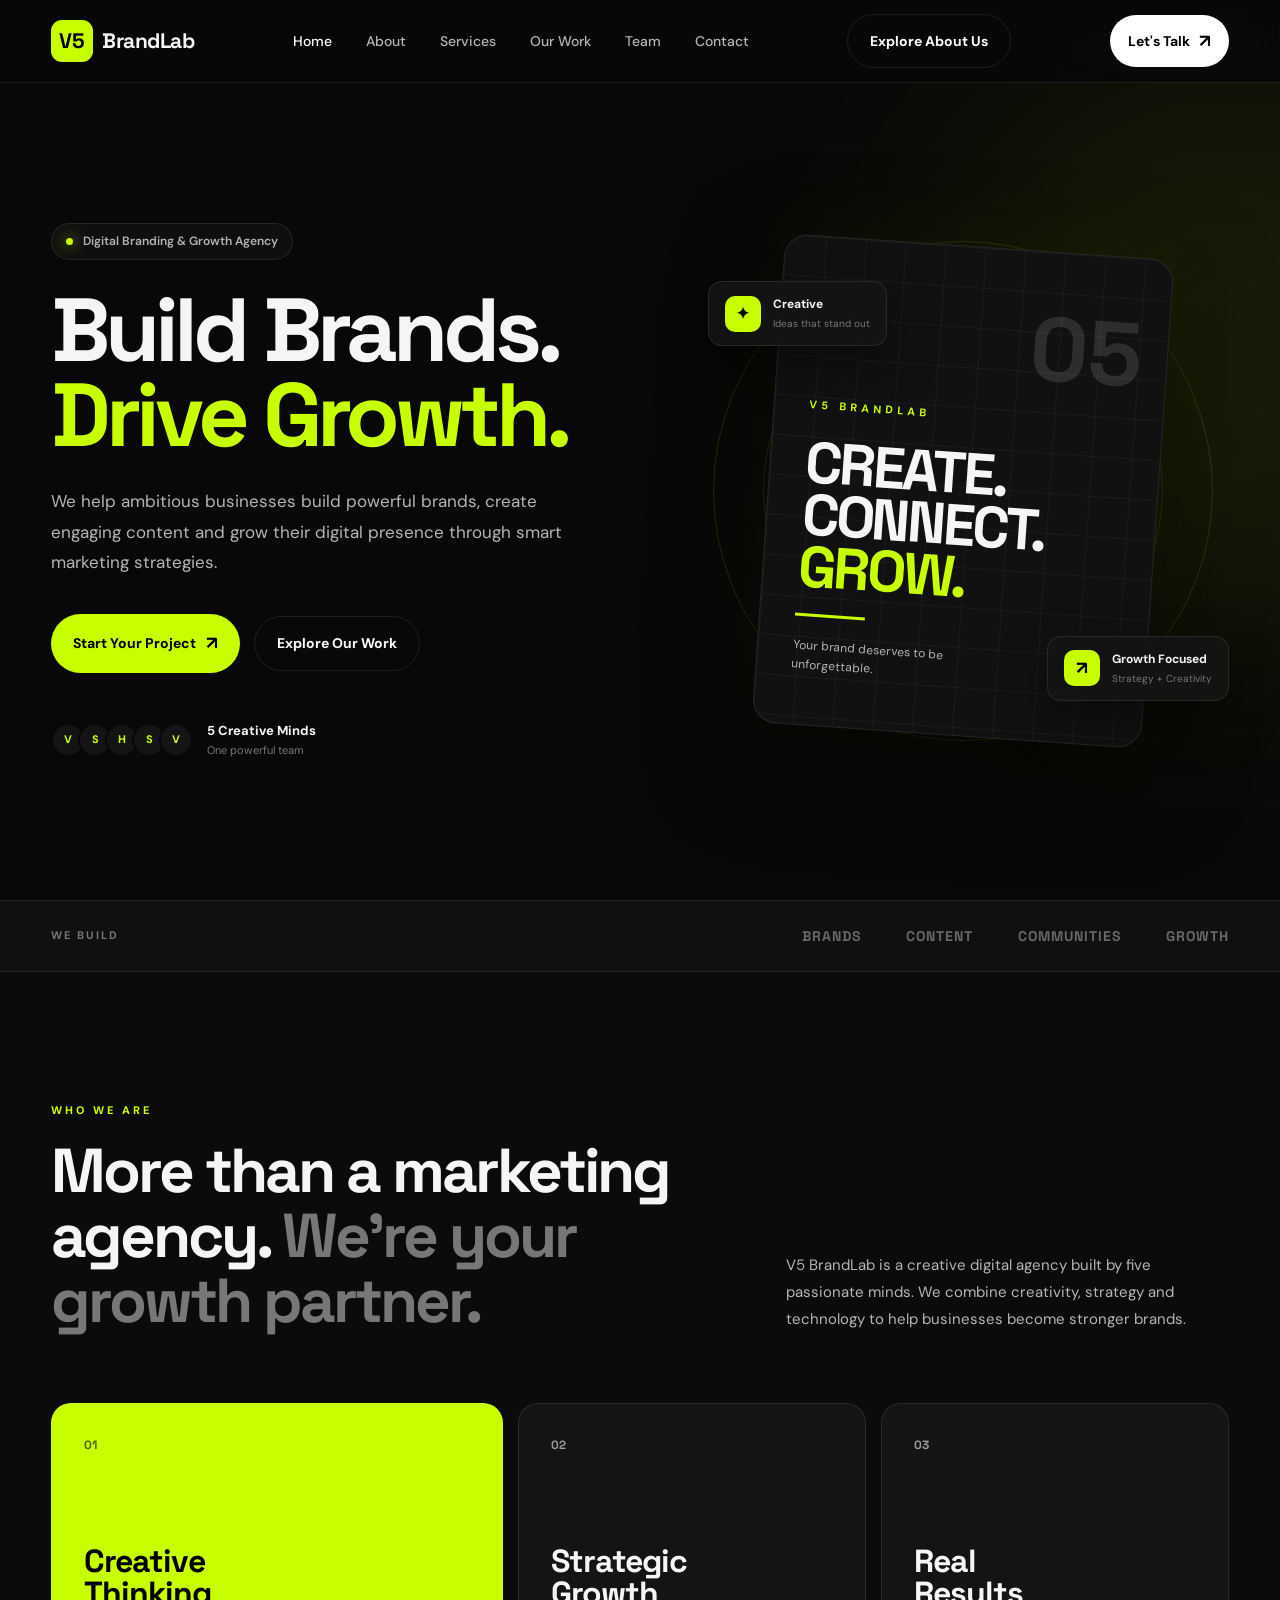
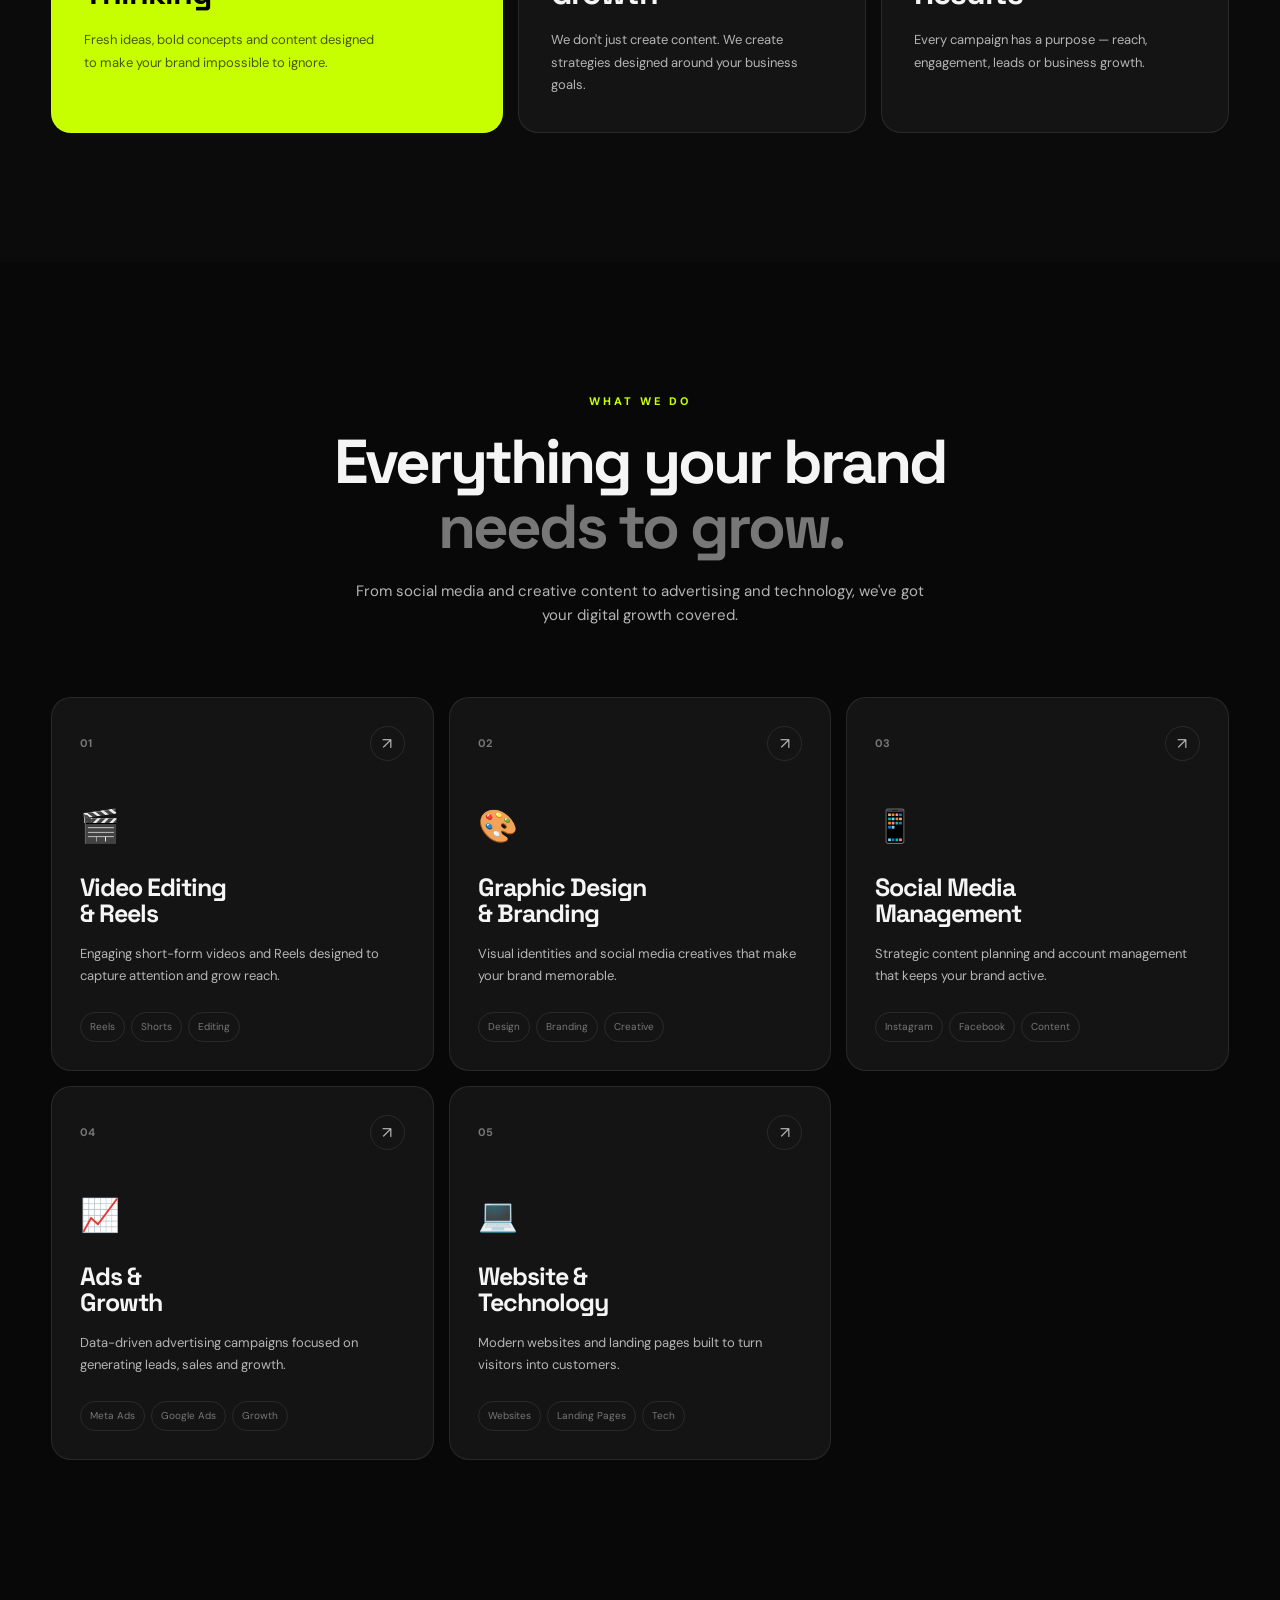
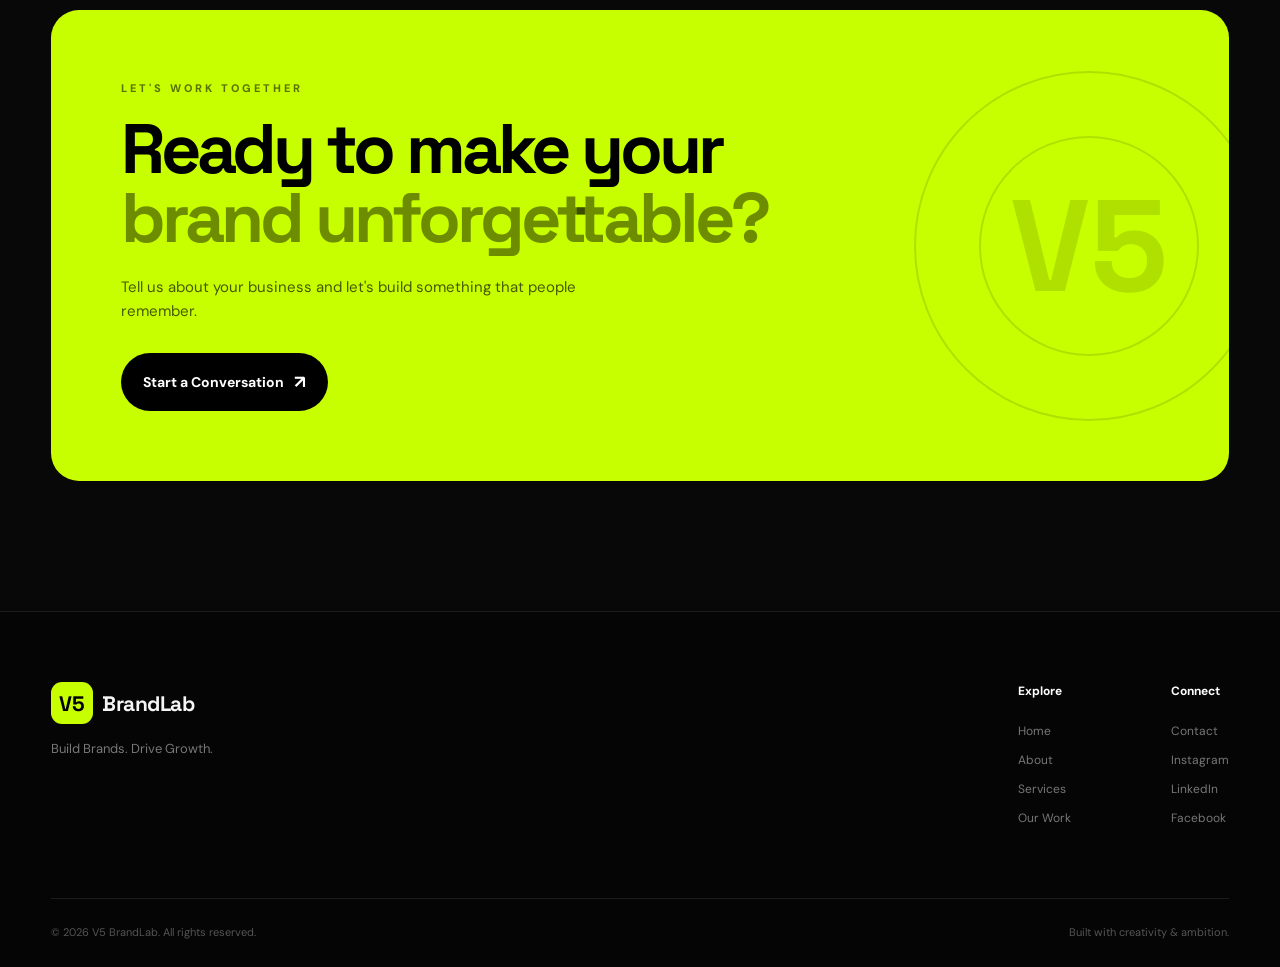
==== index.html @ 12bac232 "Add files via upload" ====
<!DOCTYPE html>
<html lang="en">
<head>
    <meta charset="UTF-8">

    <meta name="viewport" content="width=device-width, initial-scale=1.0">

    <meta name="description"
        content="V5 BrandLab is a digital branding and growth agency helping businesses build powerful brands through social media, content, design, advertising and technology.">

    <meta name="keywords"
        content="V5 BrandLab, digital marketing agency, social media marketing, branding, reels, graphic design, Meta Ads, website development">

    <meta name="author" content="V5 BrandLab">

    <title>V5 BrandLab | Build Brands. Drive Growth.</title>

    <link rel="stylesheet" href="style.css">

    <!-- Google Font -->
    <link rel="preconnect" href="https://fonts.googleapis.com">
    <link rel="preconnect" href="https://fonts.gstatic.com" crossorigin>
    <link href="https://fonts.googleapis.com/css2?family=DM+Sans:wght@400;500;600;700&family=Space+Grotesk:wght@400;500;600;700&display=swap"
        rel="stylesheet">
</head>

<body>

    <!-- =========================
         NAVBAR
    ========================== -->

    <header class="navbar">

        <div class="container nav-container">

            <a href="#" class="logo">
                <span class="logo-v">V5</span>
                <span class="logo-text">BrandLab</span>
            </a>

            <nav class="nav-menu">
    <a href="index.html" class="active">Home</a>
    <a href="about.html">About</a>
    <a href="services.html">Services</a>
    <a href="portfolio.html">Our Work</a>
    <a href="about.html#team">Team</a>
    <a href="contact.html">Contact</a>
</nav>

            <a href="about.html" class="btn btn-secondary">
    Explore About Us
</a>
            <a href="#contact" class="nav-button">
                Let's Talk
                <span>↗</span>
            </a>

        </div>

    </header>


    <main>

        <!-- =========================
             HERO SECTION
        ========================== -->

        <section class="hero" id="home">

            <div class="hero-background"></div>

            <div class="container hero-container">

                <div class="hero-content">

                    <div class="hero-badge">
                        <span class="badge-dot"></span>
                        Digital Branding & Growth Agency
                    </div>

                    <h1>
                        Build Brands.
                        <br>
                        <span>Drive Growth.</span>
                    </h1>

                    <p class="hero-description">
                        We help ambitious businesses build powerful brands,
                        create engaging content and grow their digital presence
                        through smart marketing strategies.
                    </p>

                    <div class="hero-buttons">

                        <a href="#contact" class="btn btn-primary">
                            Start Your Project
                            <span>↗</span>
                        </a>

                        <a href="#work" class="btn btn-secondary">
                            Explore Our Work
                        </a>

                    </div>

                    <div class="hero-trust">

                        <div class="trust-avatars">
                            <span>V</span>
                            <span>S</span>
                            <span>H</span>
                            <span>S</span>
                            <span>V</span>
                        </div>

                        <div>
                            <strong>5 Creative Minds</strong>
                            <small>One powerful team</small>
                        </div>

                    </div>

                </div>


                <!-- Hero Visual -->

                <div class="hero-visual">

                    <div class="visual-circle circle-one"></div>
                    <div class="visual-circle circle-two"></div>

                    <div class="floating-card card-top">

                        <div class="card-icon">✦</div>

                        <div>
                            <strong>Creative</strong>
                            <small>Ideas that stand out</small>
                        </div>

                    </div>


                    <div class="main-visual">

                        <div class="visual-grid"></div>

                        <div class="visual-content">

                            <span class="visual-label">
                                V5 BRANDLAB
                            </span>

                            <h2>
                                CREATE.
                                <br>
                                CONNECT.
                                <br>
                                <span>GROW.</span>
                            </h2>

                            <div class="visual-line"></div>

                            <p>
                                Your brand deserves
                                to be unforgettable.
                            </p>

                        </div>

                        <div class="visual-number">
                            05
                        </div>

                    </div>


                    <div class="floating-card card-bottom">

                        <div class="growth-icon">
                            ↗
                        </div>

                        <div>
                            <strong>Growth Focused</strong>
                            <small>Strategy + Creativity</small>
                        </div>

                    </div>

                </div>

            </div>

        </section>


        <!-- =========================
             BRAND STRIP
        ========================== -->

        <section class="brand-strip">

            <div class="container brand-strip-content">

                <span>WE BUILD</span>

                <div class="strip-items">
                    <span>BRANDS</span>
                    <span>CONTENT</span>
                    <span>COMMUNITIES</span>
                    <span>GROWTH</span>
                </div>

            </div>

        </section>


        <!-- =========================
             ABOUT PREVIEW
        ========================== -->

        <section class="about-preview section" id="about">

            <div class="container">

                <div class="section-header">

                    <div>
                        <span class="section-label">WHO WE ARE</span>

                        <h2>
                            More than a marketing agency.
                            <span>We're your growth partner.</span>
                        </h2>
                    </div>

                    <p>
                        V5 BrandLab is a creative digital agency built by
                        five passionate minds. We combine creativity,
                        strategy and technology to help businesses
                        become stronger brands.
                    </p>

                </div>


                <div class="about-grid">

                    <div class="about-card about-card-large">

                        <div class="about-card-number">
                            01
                        </div>

                        <h3>
                            Creative
                            <br>
                            Thinking
                        </h3>

                        <p>
                            Fresh ideas, bold concepts and content
                            designed to make your brand impossible
                            to ignore.
                        </p>

                    </div>


                    <div class="about-card">

                        <div class="about-card-number">
                            02
                        </div>

                        <h3>
                            Strategic
                            <br>
                            Growth
                        </h3>

                        <p>
                            We don't just create content. We create
                            strategies designed around your business goals.
                        </p>

                    </div>


                    <div class="about-card">

                        <div class="about-card-number">
                            03
                        </div>

                        <h3>
                            Real
                            <br>
                            Results
                        </h3>

                        <p>
                            Every campaign has a purpose — reach,
                            engagement, leads or business growth.
                        </p>

                    </div>

                </div>

            </div>

        </section>


        <!-- =========================
             SERVICES PREVIEW
        ========================== -->

        <section class="services section" id="services">

            <div class="container">

                <div class="section-heading-center">

                    <span class="section-label">
                        WHAT WE DO
                    </span>

                    <h2>
                        Everything your brand
                        <span>needs to grow.</span>
                    </h2>

                    <p>
                        From social media and creative content to advertising
                        and technology, we've got your digital growth covered.
                    </p>

                </div>


                <div class="services-grid">

                    <!-- Service 1 -->

                    <div class="service-card">

                        <div class="service-top">
                            <span class="service-number">01</span>
                            <span class="service-arrow">↗</span>
                        </div>

                        <div class="service-icon">
                            🎬
                        </div>

                        <h3>
                            Video Editing
                            <br>
                            & Reels
                        </h3>

                        <p>
                            Engaging short-form videos and Reels
                            designed to capture attention and grow reach.
                        </p>

                        <div class="service-tags">
                            <span>Reels</span>
                            <span>Shorts</span>
                            <span>Editing</span>
                        </div>

                    </div>


                    <!-- Service 2 -->

                    <div class="service-card">

                        <div class="service-top">
                            <span class="service-number">02</span>
                            <span class="service-arrow">↗</span>
                        </div>

                        <div class="service-icon">
                            🎨
                        </div>

                        <h3>
                            Graphic Design
                            <br>
                            & Branding
                        </h3>

                        <p>
                            Visual identities and social media creatives
                            that make your brand memorable.
                        </p>

                        <div class="service-tags">
                            <span>Design</span>
                            <span>Branding</span>
                            <span>Creative</span>
                        </div>

                    </div>


                    <!-- Service 3 -->

                    <div class="service-card">

                        <div class="service-top">
                            <span class="service-number">03</span>
                            <span class="service-arrow">↗</span>
                        </div>

                        <div class="service-icon">
                            📱
                        </div>

                        <h3>
                            Social Media
                            <br>
                            Management
                        </h3>

                        <p>
                            Strategic content planning and account
                            management that keeps your brand active.
                        </p>

                        <div class="service-tags">
                            <span>Instagram</span>
                            <span>Facebook</span>
                            <span>Content</span>
                        </div>

                    </div>


                    <!-- Service 4 -->

                    <div class="service-card">

                        <div class="service-top">
                            <span class="service-number">04</span>
                            <span class="service-arrow">↗</span>
                        </div>

                        <div class="service-icon">
                            📈
                        </div>

                        <h3>
                            Ads &
                            <br>
                            Growth
                        </h3>

                        <p>
                            Data-driven advertising campaigns focused
                            on generating leads, sales and growth.
                        </p>

                        <div class="service-tags">
                            <span>Meta Ads</span>
                            <span>Google Ads</span>
                            <span>Growth</span>
                        </div>

                    </div>


                    <!-- Service 5 -->

                    <div class="service-card">

                        <div class="service-top">
                            <span class="service-number">05</span>
                            <span class="service-arrow">↗</span>
                        </div>

                        <div class="service-icon">
                            💻
                        </div>

                        <h3>
                            Website &
                            <br>
                            Technology
                        </h3>

                        <p>
                            Modern websites and landing pages built
                            to turn visitors into customers.
                        </p>

                        <div class="service-tags">
                            <span>Websites</span>
                            <span>Landing Pages</span>
                            <span>Tech</span>
                        </div>

                    </div>

                </div>

            </div>

        </section>


        <!-- =========================
             CTA SECTION
        ========================== -->

        <section class="cta section" id="contact">

            <div class="container">

                <div class="cta-box">

                    <div class="cta-content">

                        <span class="section-label">
                            LET'S WORK TOGETHER
                        </span>

                        <h2>
                            Ready to make your
                            <span>brand unforgettable?</span>
                        </h2>

                        <p>
                            Tell us about your business and let's build
                            something that people remember.
                        </p>

                        <a href="mailto:hello@v5brandlab.com"
                            class="btn btn-light">
                            Start a Conversation
                            <span>↗</span>
                        </a>

                    </div>


                    <div class="cta-decoration">

                        <div class="cta-circle circle-a"></div>
                        <div class="cta-circle circle-b"></div>

                        <span>V5</span>

                    </div>

                </div>

            </div>

        </section>

    </main>


    <!-- =========================
         FOOTER
    ========================== -->

    <footer class="footer">

        <div class="container">

            <div class="footer-top">

                <div class="footer-brand">

                    <a href="#" class="logo">
                        <span class="logo-v">V5</span>
                        <span class="logo-text">BrandLab</span>
                    </a>

                    <p>
                        Build Brands. Drive Growth.
                    </p>

                </div>


                <div class="footer-links">

                    <div>
                        <h4>Explore</h4>

                        <a href="#home">Home</a>
                        <a href="#about">About</a>
                        <a href="#services">Services</a>
                        <a href="#work">Our Work</a>
                    </div>


                    <div>
                        <h4>Connect</h4>

                        <a href="#contact">Contact</a>
                        <a href="#">Instagram</a>
                        <a href="#">LinkedIn</a>
                        <a href="#">Facebook</a>
                    </div>

                </div>

            </div>


            <div class="footer-bottom">

                <p>
                    © 2026 V5 BrandLab. All rights reserved.
                </p>

                <p>
                    Built with creativity & ambition.
                </p>

            </div>

        </div>

    </footer>

</body>
</html>
---- style.css ----
/* =====================================================
   V5 BRANDLAB
   Main Website Styles
===================================================== */


/* =====================================================
   ROOT VARIABLES
===================================================== */

:root {

    --bg: #080808;
    --bg-secondary: #101010;
    --card: #141414;
    --card-hover: #1b1b1b;

    --white: #ffffff;
    --text: #f5f5f5;
    --text-light: #b5b5b5;
    --text-muted: #777777;

    --accent: #c8ff00;
    --accent-dark: #9dcc00;

    --border: rgba(255, 255, 255, 0.09);

    --container: 1200px;

    --radius: 20px;

    --transition: 0.3s ease;
}


/* =====================================================
   RESET
===================================================== */

* {
    margin: 0;
    padding: 0;
    box-sizing: border-box;
}

html {
    scroll-behavior: smooth;
}

body {
    font-family: "DM Sans", sans-serif;
    background: var(--bg);
    color: var(--text);
    line-height: 1.6;
    overflow-x: hidden;
}

a {
    color: inherit;
    text-decoration: none;
}

img {
    max-width: 100%;
    display: block;
}

button,
input,
textarea {
    font-family: inherit;
}


/* =====================================================
   CONTAINER
===================================================== */

.container {
    width: min(92%, var(--container));
    margin: 0 auto;
}


/* =====================================================
   NAVBAR
===================================================== */

.navbar {
    position: fixed;
    top: 0;
    left: 0;
    width: 100%;
    z-index: 1000;

    background: rgba(8, 8, 8, 0.85);
    backdrop-filter: blur(15px);

    border-bottom: 1px solid var(--border);
}

.nav-container {
    min-height: 82px;

    display: flex;
    align-items: center;
    justify-content: space-between;
}


/* Logo */

.logo {
    display: flex;
    align-items: center;
    gap: 9px;

    font-family: "Space Grotesk", sans-serif;
    font-weight: 700;
    font-size: 21px;
}

.logo-v {
    width: 42px;
    height: 42px;

    display: grid;
    place-items: center;

    background: var(--accent);
    color: #000;

    border-radius: 11px;

    font-weight: 800;
}

.logo-text {
    letter-spacing: -0.5px;
}


/* Navigation */

.nav-menu {
    display: flex;
    align-items: center;
    gap: 34px;
}

.nav-menu a {
    color: var(--text-light);
    font-size: 14px;
    font-weight: 500;

    transition: var(--transition);
}

.nav-menu a:hover,
.nav-menu a.active {
    color: var(--white);
}


/* Nav Button */

.nav-button {
    display: flex;
    align-items: center;
    gap: 9px;

    background: var(--white);
    color: #000;

    padding: 12px 18px;

    border-radius: 50px;

    font-size: 14px;
    font-weight: 700;

    transition: var(--transition);
}

.nav-button span {
    font-size: 18px;
}

.nav-button:hover {
    background: var(--accent);
    transform: translateY(-2px);
}


/* =====================================================
   HERO
===================================================== */

.hero {
    min-height: 100vh;
    padding-top: 82px;

    position: relative;

    display: flex;
    align-items: center;

    overflow: hidden;
}

.hero-background {
    position: absolute;
    width: 600px;
    height: 600px;

    right: -250px;
    top: 50px;

    background: var(--accent);

    opacity: 0.08;

    filter: blur(120px);

    border-radius: 50%;
}

.hero-container {
    min-height: calc(100vh - 82px);

    display: grid;
    grid-template-columns: 1.05fr 0.95fr;

    align-items: center;

    gap: 60px;
}


/* Hero Content */

.hero-content {
    position: relative;
    z-index: 2;
}

.hero-badge {
    display: inline-flex;
    align-items: center;
    gap: 10px;

    padding: 8px 14px;

    border: 1px solid var(--border);

    background: rgba(255, 255, 255, 0.03);

    border-radius: 50px;

    color: var(--text-light);

    font-size: 12px;
    font-weight: 600;

    margin-bottom: 28px;
}

.badge-dot {
    width: 7px;
    height: 7px;

    background: var(--accent);

    border-radius: 50%;

    box-shadow: 0 0 15px var(--accent);
}

.hero h1 {
    font-family: "Space Grotesk", sans-serif;

    font-size: clamp(58px, 7vw, 92px);

    line-height: 0.95;

    letter-spacing: -5px;

    font-weight: 700;

    margin-bottom: 28px;
}

.hero h1 span {
    color: var(--accent);
}

.hero-description {
    max-width: 560px;

    color: var(--text-light);

    font-size: 17px;

    line-height: 1.8;

    margin-bottom: 36px;
}


/* Hero Buttons */

.hero-buttons {
    display: flex;
    align-items: center;
    gap: 14px;

    margin-bottom: 48px;
}

.btn {
    display: inline-flex;
    align-items: center;
    justify-content: center;
    gap: 10px;

    padding: 15px 22px;

    border-radius: 50px;

    font-size: 14px;
    font-weight: 700;

    transition: var(--transition);
}

.btn span {
    font-size: 18px;
}

.btn-primary {
    background: var(--accent);
    color: #000;
}

.btn-primary:hover {
    background: var(--white);
    transform: translateY(-3px);
}

.btn-secondary {
    border: 1px solid var(--border);
    color: var(--white);
}

.btn-secondary:hover {
    border-color: var(--white);
    transform: translateY(-3px);
}


/* Hero Trust */

.hero-trust {
    display: flex;
    align-items: center;
    gap: 14px;
}

.trust-avatars {
    display: flex;
}

.trust-avatars span {
    width: 34px;
    height: 34px;

    margin-left: -7px;

    border: 2px solid var(--bg);

    border-radius: 50%;

    display: grid;
    place-items: center;

    background: var(--card);

    color: var(--accent);

    font-size: 11px;
    font-weight: 800;
}

.trust-avatars span:first-child {
    margin-left: 0;
}

.hero-trust strong {
    display: block;

    font-size: 13px;
}

.hero-trust small {
    display: block;

    color: var(--text-muted);

    font-size: 11px;
}


/* =====================================================
   HERO VISUAL
===================================================== */

.hero-visual {
    position: relative;

    height: 590px;

    display: flex;
    align-items: center;
    justify-content: center;
}

.visual-circle {
    position: absolute;

    border-radius: 50%;

    border: 1px solid rgba(200, 255, 0, 0.15);
}

.circle-one {
    width: 500px;
    height: 500px;
}

.circle-two {
    width: 400px;
    height: 400px;
}


/* Main visual */

.main-visual {
    width: 390px;
    height: 490px;

    position: relative;

    overflow: hidden;

    background: #111;

    border: 1px solid var(--border);

    border-radius: 24px;

    box-shadow:
        0 30px 100px rgba(0, 0, 0, 0.7),
        0 0 80px rgba(200, 255, 0, 0.06);

    transform: rotate(4deg);

    z-index: 3;
}

.visual-grid {
    position: absolute;
    inset: 0;

    background-image:
        linear-gradient(
            rgba(255, 255, 255, 0.04) 1px,
            transparent 1px
        ),
        linear-gradient(
            90deg,
            rgba(255, 255, 255, 0.04) 1px,
            transparent 1px
        );

    background-size: 40px 40px;
}

.visual-content {
    position: absolute;

    left: 35px;
    bottom: 50px;

    z-index: 2;
}

.visual-label {
    color: var(--accent);

    font-size: 11px;
    font-weight: 700;

    letter-spacing: 4px;
}

.visual-content h2 {
    font-family: "Space Grotesk", sans-serif;

    font-size: 58px;

    line-height: 0.9;

    letter-spacing: -3px;

    margin: 20px 0;
}

.visual-content h2 span {
    color: var(--accent);
}

.visual-line {
    width: 70px;
    height: 3px;

    background: var(--accent);

    margin-bottom: 20px;
}

.visual-content p {
    color: var(--text-light);

    font-size: 12px;

    max-width: 160px;
}

.visual-number {
    position: absolute;

    right: 25px;
    top: 25px;

    font-family: "Space Grotesk", sans-serif;

    color: rgba(255, 255, 255, 0.12);

    font-size: 90px;

    font-weight: 700;
}


/* Floating cards */

.floating-card {
    position: absolute;

    z-index: 5;

    display: flex;
    align-items: center;
    gap: 12px;

    padding: 13px 16px;

    background: rgba(20, 20, 20, 0.9);

    border: 1px solid var(--border);

    border-radius: 14px;

    backdrop-filter: blur(15px);

    box-shadow: 0 20px 50px rgba(0, 0, 0, 0.4);
}

.floating-card strong {
    display: block;

    font-size: 12px;
}

.floating-card small {
    display: block;

    color: var(--text-muted);

    font-size: 10px;

    margin-top: 2px;
}

.card-icon,
.growth-icon {
    width: 36px;
    height: 36px;

    display: grid;
    place-items: center;

    border-radius: 10px;

    background: var(--accent);

    color: #000;

    font-weight: 800;
}

.card-top {
    top: 85px;
    left: 10px;
}

.card-bottom {
    bottom: 85px;
    right: 0;
}

.growth-icon {
    font-size: 18px;
}


/* =====================================================
   BRAND STRIP
===================================================== */

.brand-strip {
    border-top: 1px solid var(--border);
    border-bottom: 1px solid var(--border);

    padding: 24px 0;

    background: var(--bg-secondary);
}

.brand-strip-content {
    display: flex;
    align-items: center;
    justify-content: space-between;

    gap: 30px;
}

.brand-strip-content > span {
    color: var(--text-muted);

    font-size: 11px;
    font-weight: 700;

    letter-spacing: 2px;
}

.strip-items {
    display: flex;
    align-items: center;

    gap: 45px;
}

.strip-items span {
    color: #686868;

    font-family: "Space Grotesk", sans-serif;

    font-size: 14px;
    font-weight: 700;

    letter-spacing: 1px;
}


/* =====================================================
   GENERAL SECTION
===================================================== */

.section {
    padding: 130px 0;
}

.section-label {
    display: block;

    color: var(--accent);

    font-size: 11px;
    font-weight: 800;

    letter-spacing: 3px;

    margin-bottom: 18px;
}


/* =====================================================
   ABOUT
===================================================== */

.about-preview {
    background: #0b0b0b;
}

.section-header {
    display: grid;
    grid-template-columns: 1.2fr 0.8fr;

    gap: 70px;

    align-items: end;

    margin-bottom: 70px;
}

.section-header h2,
.section-heading-center h2 {
    font-family: "Space Grotesk", sans-serif;

    font-size: clamp(38px, 5vw, 62px);

    line-height: 1.05;

    letter-spacing: -3px;
}

.section-header h2 span,
.section-heading-center h2 span {
    color: var(--text-muted);
}

.section-header > p {
    color: var(--text-light);

    font-size: 15px;

    line-height: 1.8;
}


/* About Cards */

.about-grid {
    display: grid;

    grid-template-columns: 1.3fr 1fr 1fr;

    gap: 15px;
}

.about-card {
    position: relative;

    min-height: 330px;

    padding: 32px;

    background: var(--card);

    border: 1px solid var(--border);

    border-radius: var(--radius);

    overflow: hidden;

    transition: var(--transition);
}

.about-card:hover {
    background: var(--card-hover);

    transform: translateY(-6px);
}

.about-card-large {
    background: var(--accent);

    color: #000;
}

.about-card-large:hover {
    background: var(--accent);
}

.about-card-number {
    font-family: "Space Grotesk", sans-serif;

    font-size: 12px;

    font-weight: 700;

    margin-bottom: 90px;

    opacity: 0.6;
}

.about-card h3 {
    font-family: "Space Grotesk", sans-serif;

    font-size: 32px;

    line-height: 1;

    letter-spacing: -1px;

    margin-bottom: 20px;
}

.about-card p {
    max-width: 300px;

    color: var(--text-light);

    font-size: 13px;

    line-height: 1.7;
}

.about-card-large p {
    color: rgba(0, 0, 0, 0.65);
}


/* =====================================================
   SERVICES
===================================================== */

.services {
    background: var(--bg);
}

.section-heading-center {
    text-align: center;

    max-width: 760px;

    margin: 0 auto 70px;
}

.section-heading-center h2 {
    margin-bottom: 20px;
}

.section-heading-center > p {
    max-width: 600px;

    margin: auto;

    color: var(--text-light);

    font-size: 15px;
}


/* Services Grid */

.services-grid {
    display: grid;

    grid-template-columns: repeat(3, 1fr);

    gap: 15px;
}

.service-card {
    min-height: 360px;

    padding: 28px;

    background: var(--card);

    border: 1px solid var(--border);

    border-radius: var(--radius);

    transition: var(--transition);

    display: flex;
    flex-direction: column;
}

.service-card:hover {
    background: var(--card-hover);

    border-color: rgba(200, 255, 0, 0.3);

    transform: translateY(-7px);
}

.service-top {
    display: flex;
    justify-content: space-between;
    align-items: center;

    margin-bottom: 40px;
}

.service-number {
    color: var(--text-muted);

    font-size: 11px;
    font-weight: 700;
}

.service-arrow {
    width: 35px;
    height: 35px;

    display: grid;
    place-items: center;

    border: 1px solid var(--border);

    border-radius: 50%;

    color: var(--text-light);

    transition: var(--transition);
}

.service-card:hover .service-arrow {
    background: var(--accent);
    color: #000;
    border-color: var(--accent);
}

.service-icon {
    font-size: 32px;

    margin-bottom: 22px;
}

.service-card h3 {
    font-family: "Space Grotesk", sans-serif;

    font-size: 25px;

    line-height: 1.05;

    letter-spacing: -1px;

    margin-bottom: 16px;
}

.service-card p {
    color: var(--text-light);

    font-size: 13px;

    line-height: 1.7;

    margin-bottom: auto;
}

.service-tags {
    display: flex;
    flex-wrap: wrap;

    gap: 6px;

    margin-top: 25px;
}

.service-tags span {
    padding: 6px 9px;

    border: 1px solid var(--border);

    border-radius: 50px;

    color: var(--text-muted);

    font-size: 10px;
}


/* =====================================================
   CTA
===================================================== */

.cta {
    padding-top: 20px;
    padding-bottom: 130px;
}

.cta-box {
    position: relative;

    min-height: 420px;

    padding: 70px;

    overflow: hidden;

    background: var(--accent);

    color: #000;

    border-radius: 28px;

    display: flex;
    align-items: center;
}

.cta-content {
    position: relative;
    z-index: 2;

    max-width: 650px;
}

.cta .section-label {
    color: rgba(0, 0, 0, 0.55);
}

.cta h2 {
    font-family: "Space Grotesk", sans-serif;

    font-size: clamp(42px, 6vw, 70px);

    line-height: 0.98;

    letter-spacing: -4px;

    margin-bottom: 22px;
}

.cta h2 span {
    color: rgba(0, 0, 0, 0.45);
}

.cta-content p {
    max-width: 500px;

    color: rgba(0, 0, 0, 0.65);

    font-size: 15px;

    margin-bottom: 30px;
}

.btn-light {
    background: #000;

    color: var(--white);
}

.btn-light:hover {
    background: var(--white);

    color: #000;

    transform: translateY(-3px);
}


/* CTA Decoration */

.cta-decoration {
    position: absolute;

    right: -100px;

    width: 480px;
    height: 480px;

    border-radius: 50%;

    display: grid;
    place-items: center;
}

.cta-decoration > span {
    position: relative;
    z-index: 3;

    font-family: "Space Grotesk", sans-serif;

    font-size: 130px;

    font-weight: 700;

    color: rgba(0, 0, 0, 0.12);
}

.cta-circle {
    position: absolute;

    border: 2px solid rgba(0, 0, 0, 0.12);

    border-radius: 50%;
}

.circle-a {
    width: 350px;
    height: 350px;
}

.circle-b {
    width: 220px;
    height: 220px;
}


/* =====================================================
   FOOTER
===================================================== */

.footer {
    padding: 70px 0 25px;

    background: #050505;

    border-top: 1px solid var(--border);
}

.footer-top {
    display: flex;

    justify-content: space-between;

    gap: 50px;

    padding-bottom: 70px;
}

.footer-brand p {
    color: var(--text-muted);

    font-size: 13px;

    margin-top: 15px;
}

.footer-links {
    display: flex;

    gap: 100px;
}

.footer-links div {
    display: flex;
    flex-direction: column;

    gap: 10px;
}

.footer-links h4 {
    color: var(--white);

    font-size: 12px;

    margin-bottom: 10px;
}

.footer-links a {
    color: var(--text-muted);

    font-size: 12px;

    transition: var(--transition);
}

.footer-links a:hover {
    color: var(--accent);
}

.footer-bottom {
    padding-top: 25px;

    border-top: 1px solid var(--border);

    display: flex;

    justify-content: space-between;

    gap: 20px;
}

.footer-bottom p {
    color: #555;

    font-size: 11px;
}


/* =====================================================
   RESPONSIVE — TABLET
===================================================== */

@media (max-width: 1000px) {

    .nav-menu {
        gap: 18px;
    }

    .nav-button {
        display: none;
    }

    .hero-container {
        grid-template-columns: 1fr;

        padding: 80px 0;
    }

    .hero-content {
        text-align: center;
    }

    .hero-description {
        margin-left: auto;
        margin-right: auto;
    }

    .hero-buttons {
        justify-content: center;
    }

    .hero-trust {
        justify-content: center;
    }

    .hero-visual {
        height: 550px;
    }

    .section-header {
        grid-template-columns: 1fr;

        gap: 25px;
    }

    .about-grid {
        grid-template-columns: 1fr 1fr;
    }

    .about-card-large {
        grid-column: span 2;
    }

    .services-grid {
        grid-template-columns: 1fr 1fr;
    }

    .cta-decoration {
        opacity: 0.5;
    }
}


/* =====================================================
   RESPONSIVE — MOBILE
===================================================== */

@media (max-width: 700px) {

    .container {
        width: min(90%, var(--container));
    }

    .nav-container {
        min-height: 72px;
    }

    .nav-menu {
        display: none;
    }

    .logo {
        font-size: 18px;
    }

    .logo-v {
        width: 38px;
        height: 38px;
    }


    /* Hero */

    .hero {
        padding-top: 72px;
    }

    .hero-container {
        min-height: auto;

        padding: 90px 0 70px;
    }

    .hero-badge {
        font-size: 10px;
    }

    .hero h1 {
        font-size: clamp(48px, 14vw, 68px);

        letter-spacing: -3px;
    }

    .hero-description {
        font-size: 14px;
    }

    .hero-buttons {
        flex-direction: column;

        width: 100%;
    }

    .btn {
        width: 100%;
    }

    .hero-trust {
        margin-top: 10px;
    }


    /* Hero Visual */

    .hero-visual {
        height: 470px;
    }

    .main-visual {
        width: 290px;
        height: 390px;
    }

    .visual-content {
        left: 25px;
        bottom: 35px;
    }

    .visual-content h2 {
        font-size: 45px;
    }

    .visual-number {
        font-size: 70px;
    }

    .circle-one {
        width: 350px;
        height: 350px;
    }

    .circle-two {
        width: 280px;
        height: 280px;
    }

    .floating-card {
        padding: 10px 12px;
    }

    .card-top {
        left: -5px;
        top: 55px;
    }

    .card-bottom {
        right: -5px;
        bottom: 55px;
    }


    /* Brand Strip */

    .brand-strip-content {
        flex-direction: column;

        align-items: flex-start;
    }

    .strip-items {
        gap: 20px;

        flex-wrap: wrap;
    }

    .strip-items span {
        font-size: 11px;
    }


    /* Sections */

    .section {
        padding: 90px 0;
    }

    .section-header h2,
    .section-heading-center h2 {
        font-size: 40px;

        letter-spacing: -2px;
    }


    /* About */

    .about-grid {
        grid-template-columns: 1fr;
    }

    .about-card-large {
        grid-column: auto;
    }

    .about-card {
        min-height: 280px;
    }

    .about-card-number {
        margin-bottom: 65px;
    }


    /* Services */

    .services-grid {
        grid-template-columns: 1fr;
    }

    .service-card {
        min-height: 330px;
    }


    /* CTA */

    .cta {
        padding-bottom: 90px;
    }

    .cta-box {
        min-height: 520px;

        padding: 45px 30px;

        align-items: flex-start;
    }

    .cta h2 {
        font-size: 46px;

        letter-spacing: -3px;
    }

    .cta-decoration {
        right: -160px;
        bottom: -120px;

        transform: scale(0.75);
    }


    /* Footer */

    .footer-top {
        flex-direction: column;

        padding-bottom: 45px;
    }

    .footer-links {
        gap: 60px;
    }

    .footer-bottom {
        flex-direction: column;
    }

}


/* =====================================================
   SMALL MOBILE
===================================================== */

@media (max-width: 400px) {

    .hero h1 {
        font-size: 46px;
    }

    .hero-visual {
        height: 420px;
    }

    .main-visual {
        width: 260px;
        height: 360px;
    }

    .visual-content h2 {
        font-size: 39px;
    }

    .floating-card {
        transform: scale(0.85);
    }

    .cta h2 {
        font-size: 40px;
    }

}
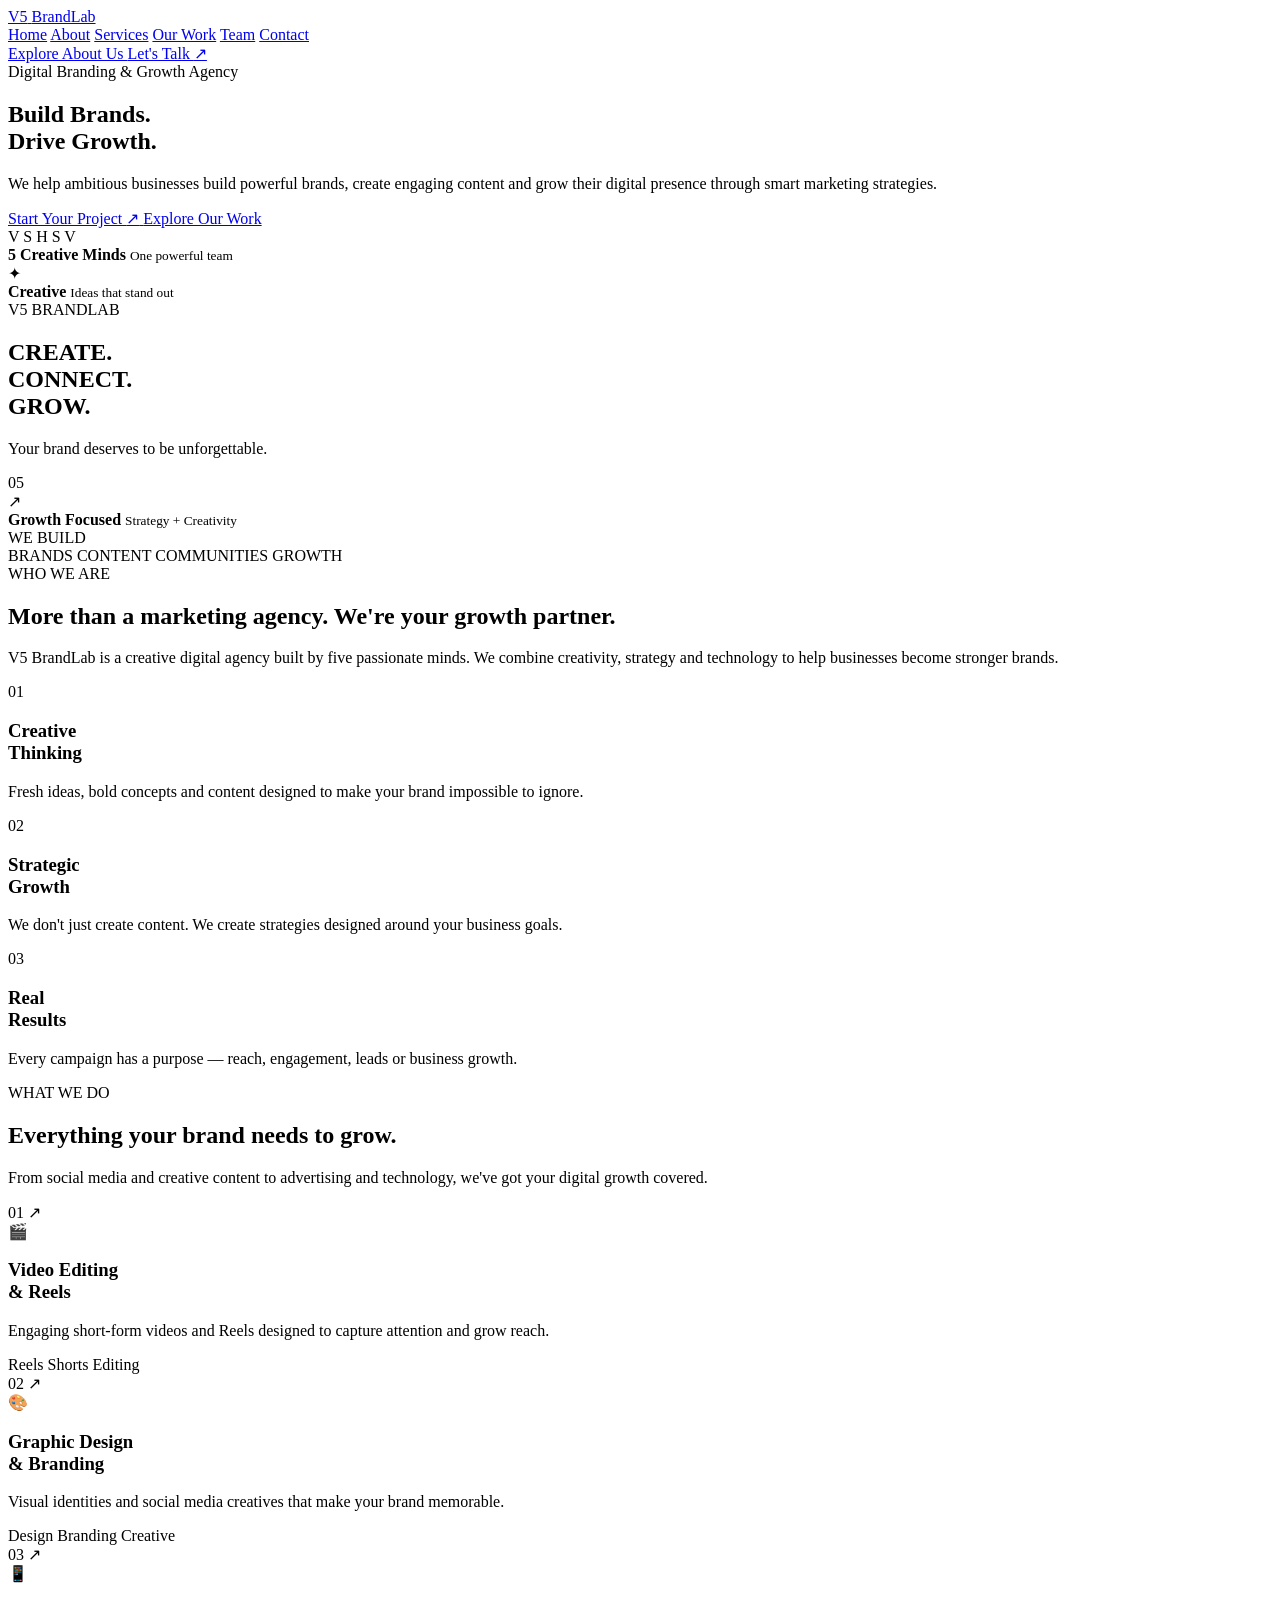
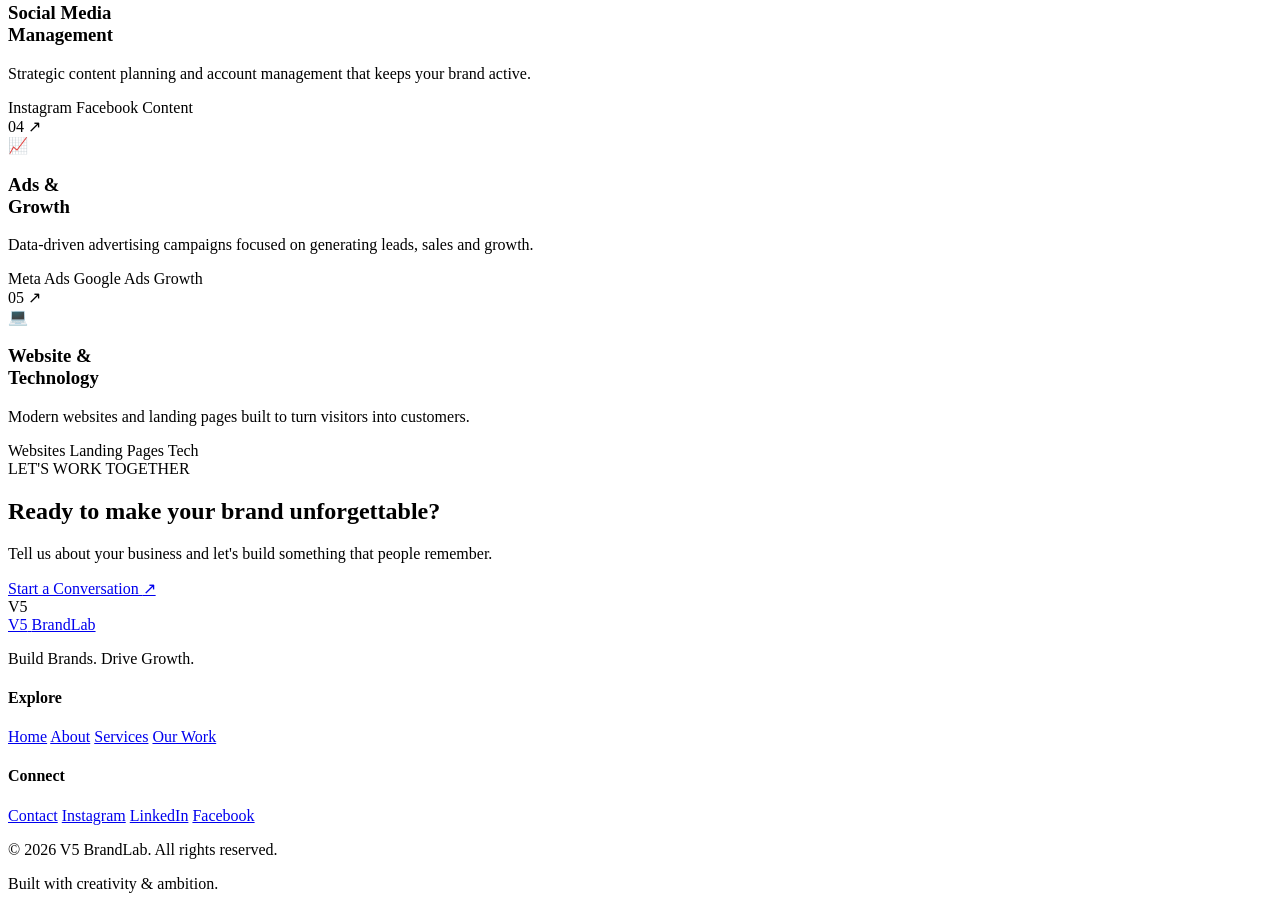
==== commit 462f73bf: "Add files via upload" ====
--- a/index.html
+++ b/index.html
@@ -15,7 +15,7 @@
 
     <title>V5 BrandLab | Build Brands. Drive Growth.</title>
 
-    <link rel="stylesheet" href="style.css">
+    <link rel="stylesheet" href="css/style.css">
 
     <!-- Google Font -->
     <link rel="preconnect" href="https://fonts.googleapis.com">
@@ -544,7 +544,7 @@
                             something that people remember.
                         </p>
 
-                        <a href="mailto:hello@v5brandlab.com"
+                        <a href="mailto:v5brandlab@gmail.com"
                             class="btn btn-light">
                             Start a Conversation
                             <span>↗</span>
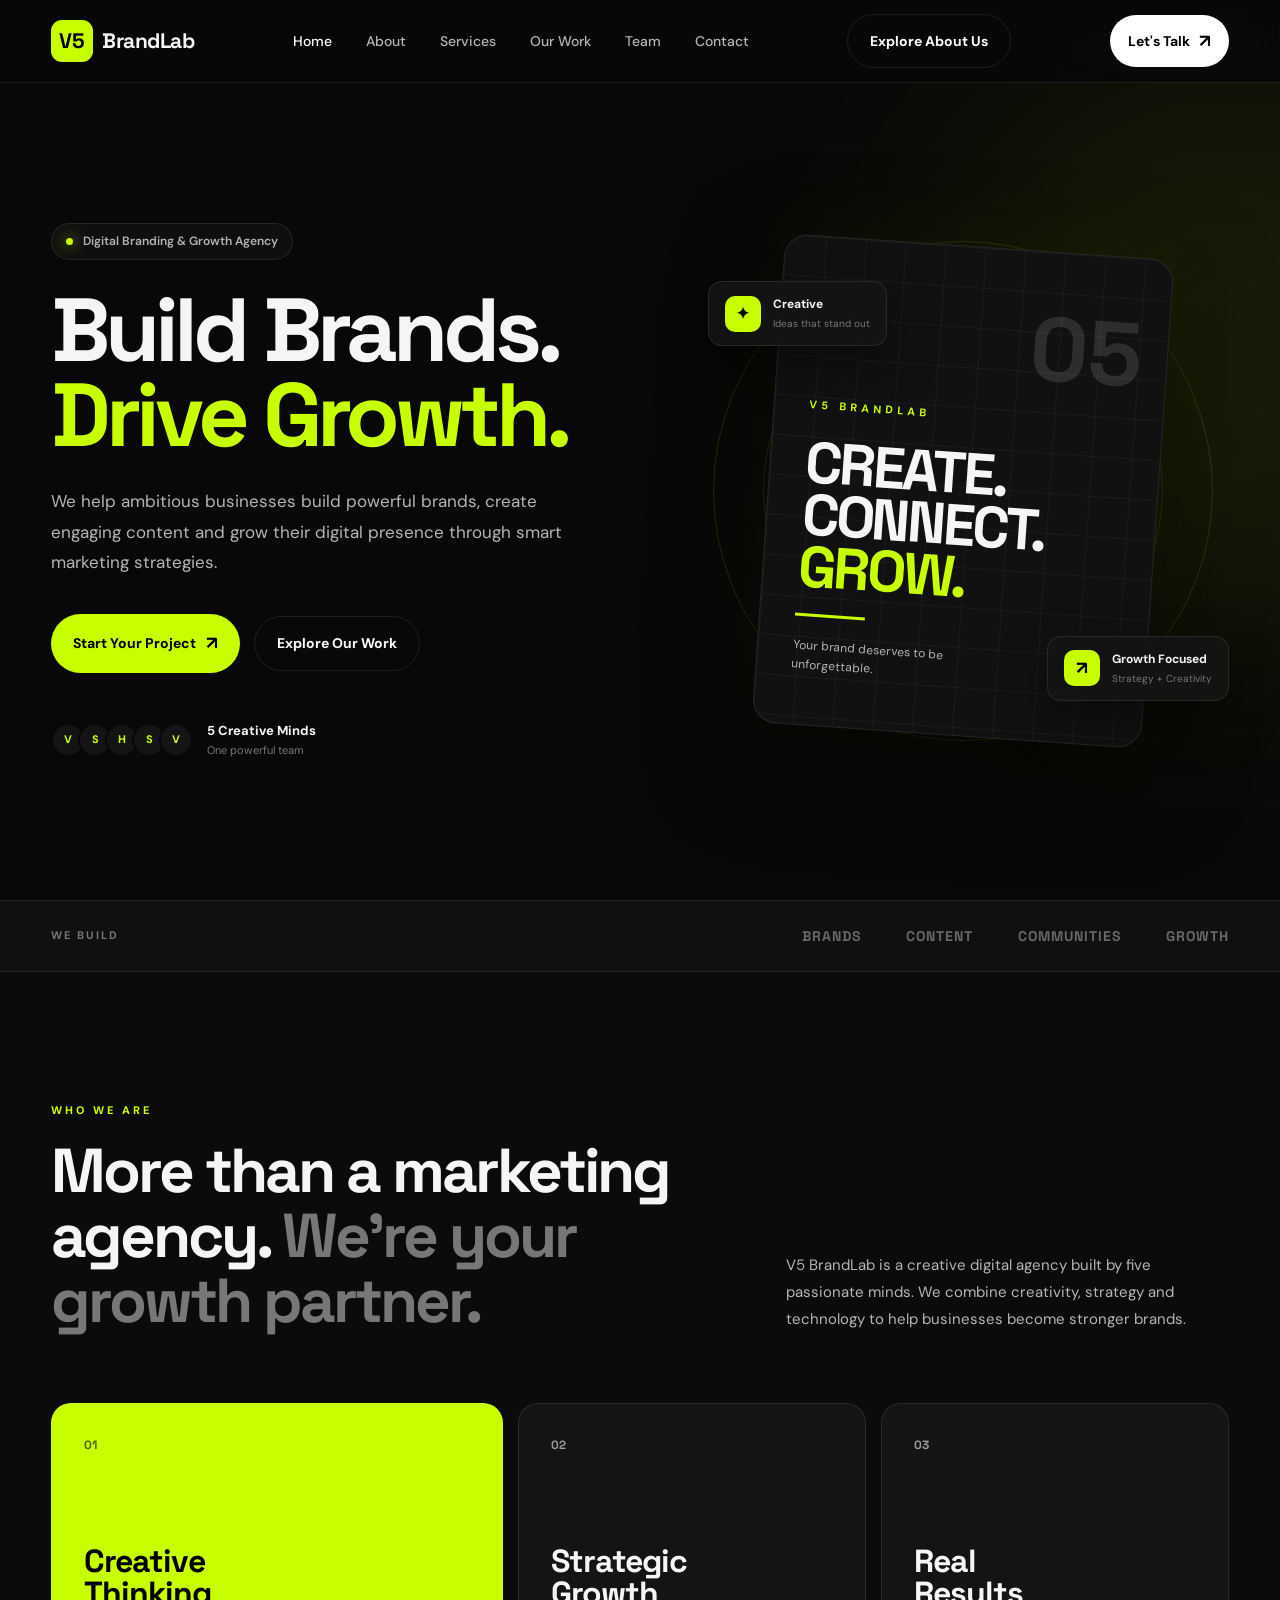
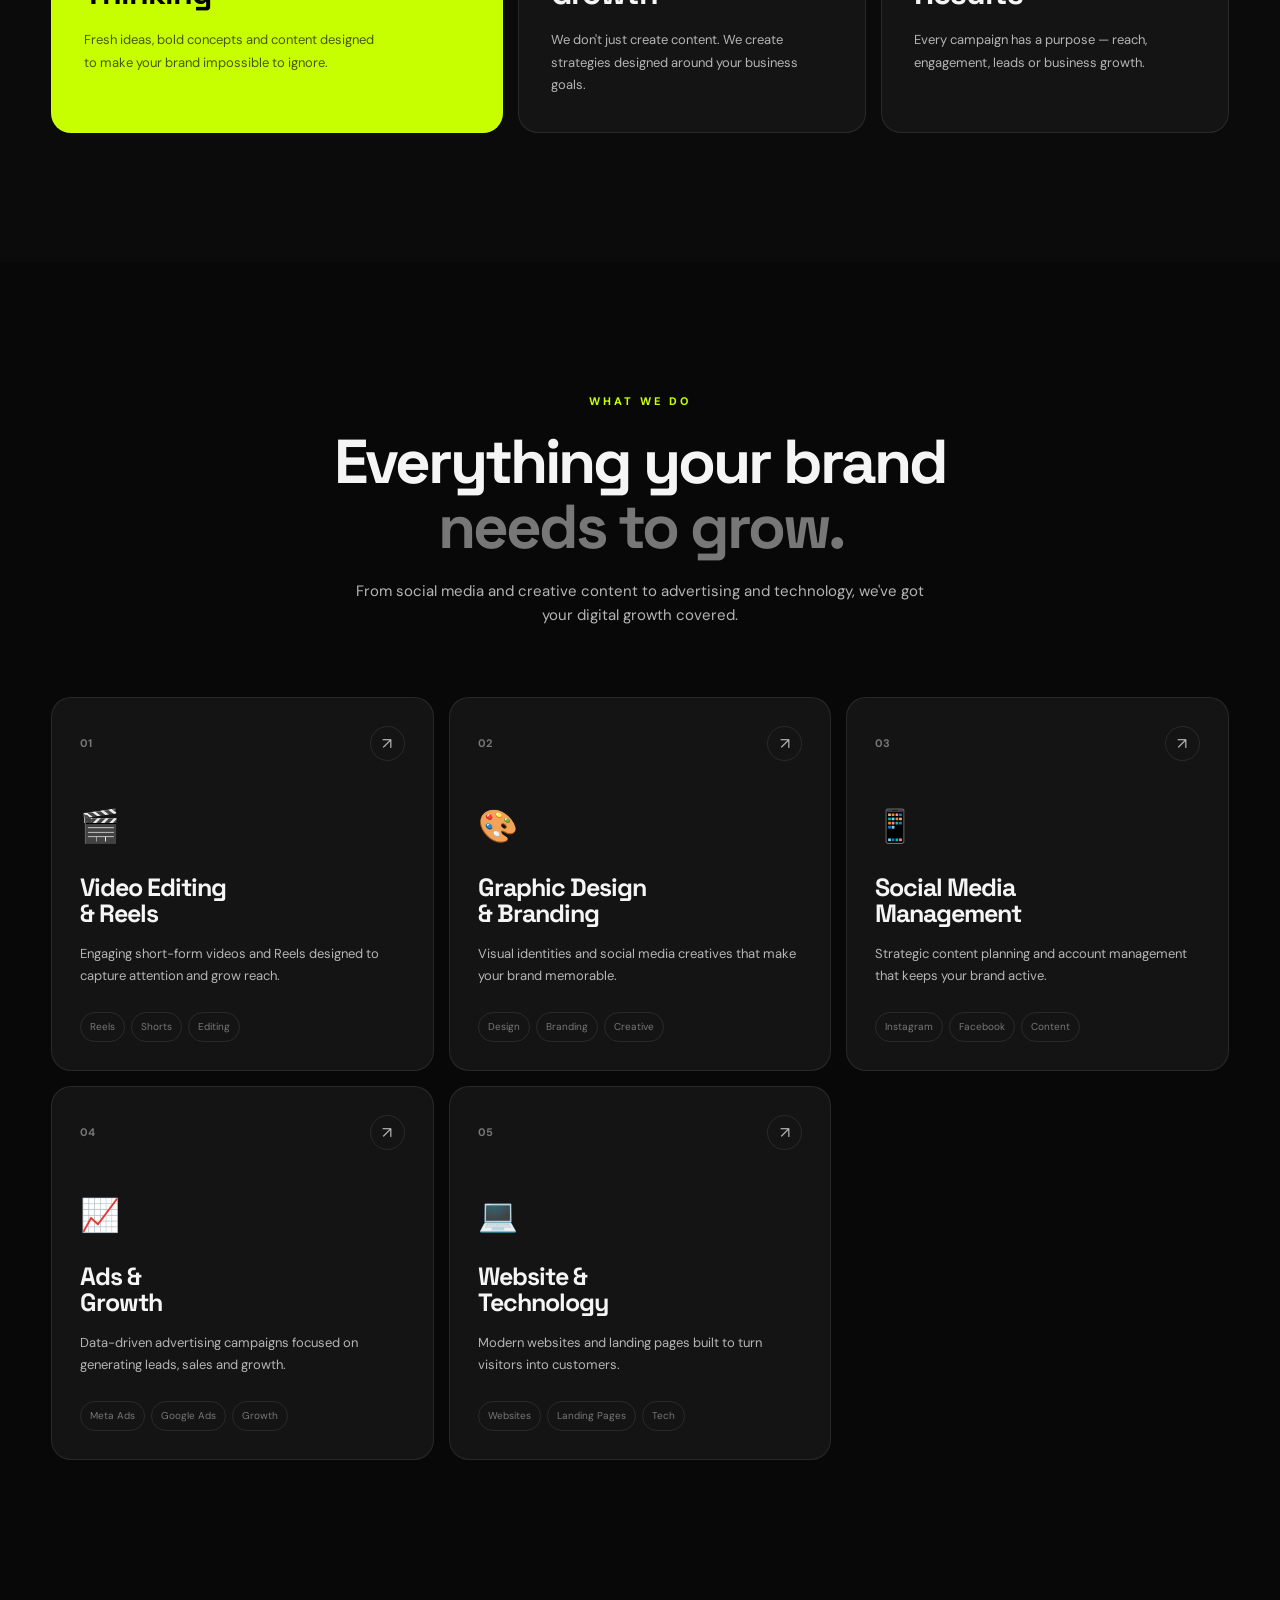
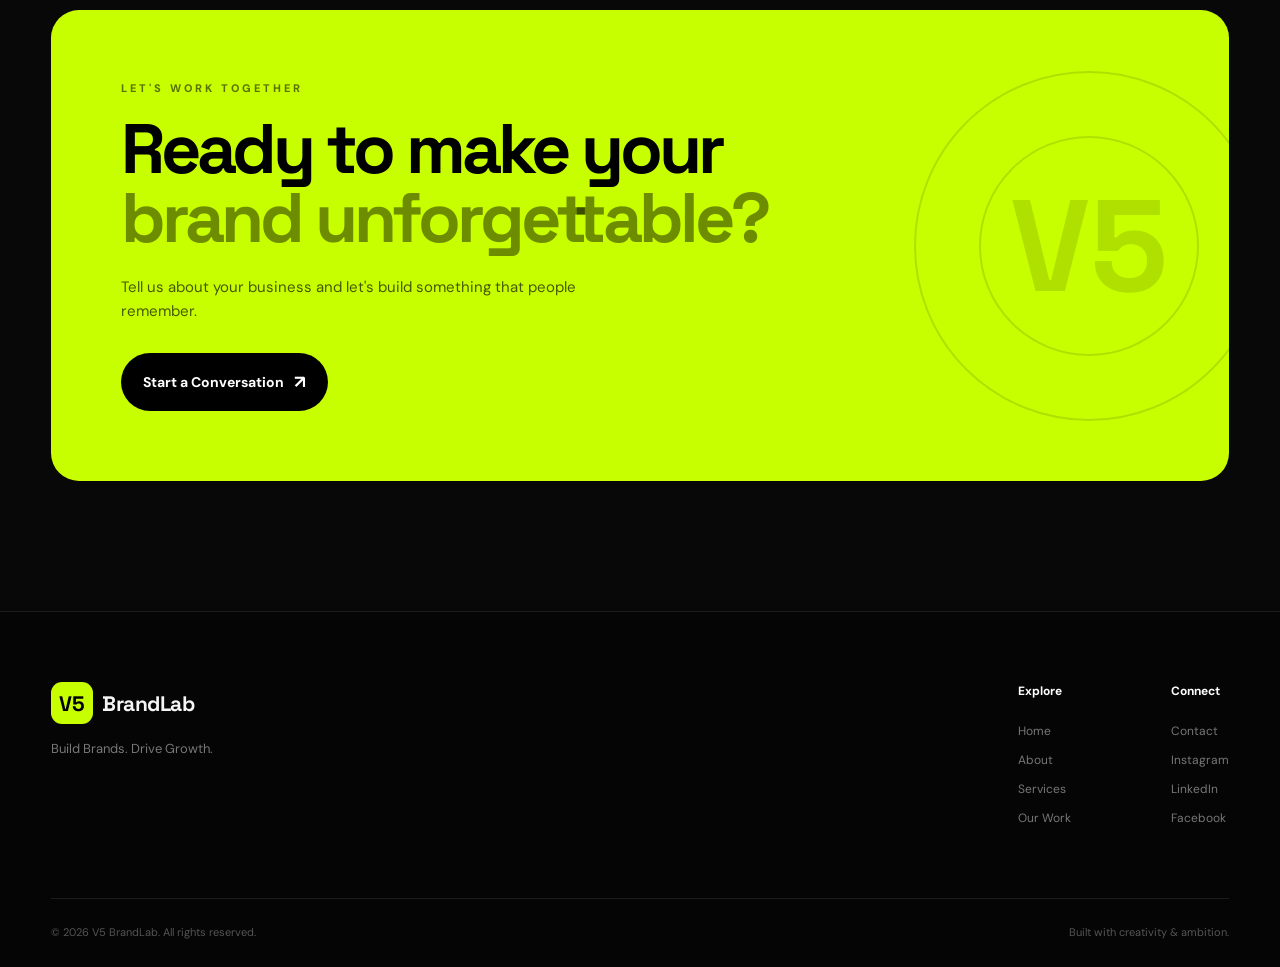
==== commit 97b522b7: "Add files via upload" ====
--- a/index.html
+++ b/index.html
@@ -15,7 +15,8 @@
 
     <title>V5 BrandLab | Build Brands. Drive Growth.</title>
 
-    <link rel="stylesheet" href="css/style.css">
+<!-- index.html -->
+<link rel="stylesheet" href="style.css">
 
     <!-- Google Font -->
     <link rel="preconnect" href="https://fonts.googleapis.com">
@@ -544,7 +545,7 @@
                             something that people remember.
                         </p>
 
-                        <a href="mailto:v5brandlab@gmail.com"
+                        <a href="mailto:v5brandlabs@gmail.com"
                             class="btn btn-light">
                             Start a Conversation
                             <span>↗</span>
--- a/style.css
+++ b/style.css
@@ -0,0 +1,1513 @@
+/* =====================================================
+   V5 BRANDLAB
+   Main Website Styles
+===================================================== */
+
+
+/* =====================================================
+   ROOT VARIABLES
+===================================================== */
+
+:root {
+
+    --bg: #080808;
+    --bg-secondary: #101010;
+    --card: #141414;
+    --card-hover: #1b1b1b;
+
+    --white: #ffffff;
+    --text: #f5f5f5;
+    --text-light: #b5b5b5;
+    --text-muted: #777777;
+
+    --accent: #c8ff00;
+    --accent-dark: #9dcc00;
+
+    --border: rgba(255, 255, 255, 0.09);
+
+    --container: 1200px;
+
+    --radius: 20px;
+
+    --transition: 0.3s ease;
+}
+
+
+/* =====================================================
+   RESET
+===================================================== */
+
+* {
+    margin: 0;
+    padding: 0;
+    box-sizing: border-box;
+}
+
+html {
+    scroll-behavior: smooth;
+}
+
+body {
+    font-family: "DM Sans", sans-serif;
+    background: var(--bg);
+    color: var(--text);
+    line-height: 1.6;
+    overflow-x: hidden;
+}
+
+a {
+    color: inherit;
+    text-decoration: none;
+}
+
+img {
+    max-width: 100%;
+    display: block;
+}
+
+button,
+input,
+textarea {
+    font-family: inherit;
+}
+
+
+/* =====================================================
+   CONTAINER
+===================================================== */
+
+.container {
+    width: min(92%, var(--container));
+    margin: 0 auto;
+}
+
+
+/* =====================================================
+   NAVBAR
+===================================================== */
+
+.navbar {
+    position: fixed;
+    top: 0;
+    left: 0;
+    width: 100%;
+    z-index: 1000;
+
+    background: rgba(8, 8, 8, 0.85);
+    backdrop-filter: blur(15px);
+
+    border-bottom: 1px solid var(--border);
+}
+
+.nav-container {
+    min-height: 82px;
+
+    display: flex;
+    align-items: center;
+    justify-content: space-between;
+}
+
+
+/* Logo */
+
+.logo {
+    display: flex;
+    align-items: center;
+    gap: 9px;
+
+    font-family: "Space Grotesk", sans-serif;
+    font-weight: 700;
+    font-size: 21px;
+}
+
+.logo-v {
+    width: 42px;
+    height: 42px;
+
+    display: grid;
+    place-items: center;
+
+    background: var(--accent);
+    color: #000;
+
+    border-radius: 11px;
+
+    font-weight: 800;
+}
+
+.logo-text {
+    letter-spacing: -0.5px;
+}
+
+
+/* Navigation */
+
+.nav-menu {
+    display: flex;
+    align-items: center;
+    gap: 34px;
+}
+
+.nav-menu a {
+    color: var(--text-light);
+    font-size: 14px;
+    font-weight: 500;
+
+    transition: var(--transition);
+}
+
+.nav-menu a:hover,
+.nav-menu a.active {
+    color: var(--white);
+}
+
+
+/* Nav Button */
+
+.nav-button {
+    display: flex;
+    align-items: center;
+    gap: 9px;
+
+    background: var(--white);
+    color: #000;
+
+    padding: 12px 18px;
+
+    border-radius: 50px;
+
+    font-size: 14px;
+    font-weight: 700;
+
+    transition: var(--transition);
+}
+
+.nav-button span {
+    font-size: 18px;
+}
+
+.nav-button:hover {
+    background: var(--accent);
+    transform: translateY(-2px);
+}
+
+
+/* =====================================================
+   HERO
+===================================================== */
+
+.hero {
+    min-height: 100vh;
+    padding-top: 82px;
+
+    position: relative;
+
+    display: flex;
+    align-items: center;
+
+    overflow: hidden;
+}
+
+.hero-background {
+    position: absolute;
+    width: 600px;
+    height: 600px;
+
+    right: -250px;
+    top: 50px;
+
+    background: var(--accent);
+
+    opacity: 0.08;
+
+    filter: blur(120px);
+
+    border-radius: 50%;
+}
+
+.hero-container {
+    min-height: calc(100vh - 82px);
+
+    display: grid;
+    grid-template-columns: 1.05fr 0.95fr;
+
+    align-items: center;
+
+    gap: 60px;
+}
+
+
+/* Hero Content */
+
+.hero-content {
+    position: relative;
+    z-index: 2;
+}
+
+.hero-badge {
+    display: inline-flex;
+    align-items: center;
+    gap: 10px;
+
+    padding: 8px 14px;
+
+    border: 1px solid var(--border);
+
+    background: rgba(255, 255, 255, 0.03);
+
+    border-radius: 50px;
+
+    color: var(--text-light);
+
+    font-size: 12px;
+    font-weight: 600;
+
+    margin-bottom: 28px;
+}
+
+.badge-dot {
+    width: 7px;
+    height: 7px;
+
+    background: var(--accent);
+
+    border-radius: 50%;
+
+    box-shadow: 0 0 15px var(--accent);
+}
+
+.hero h1 {
+    font-family: "Space Grotesk", sans-serif;
+
+    font-size: clamp(58px, 7vw, 92px);
+
+    line-height: 0.95;
+
+    letter-spacing: -5px;
+
+    font-weight: 700;
+
+    margin-bottom: 28px;
+}
+
+.hero h1 span {
+    color: var(--accent);
+}
+
+.hero-description {
+    max-width: 560px;
+
+    color: var(--text-light);
+
+    font-size: 17px;
+
+    line-height: 1.8;
+
+    margin-bottom: 36px;
+}
+
+
+/* Hero Buttons */
+
+.hero-buttons {
+    display: flex;
+    align-items: center;
+    gap: 14px;
+
+    margin-bottom: 48px;
+}
+
+.btn {
+    display: inline-flex;
+    align-items: center;
+    justify-content: center;
+    gap: 10px;
+
+    padding: 15px 22px;
+
+    border-radius: 50px;
+
+    font-size: 14px;
+    font-weight: 700;
+
+    transition: var(--transition);
+}
+
+.btn span {
+    font-size: 18px;
+}
+
+.btn-primary {
+    background: var(--accent);
+    color: #000;
+}
+
+.btn-primary:hover {
+    background: var(--white);
+    transform: translateY(-3px);
+}
+
+.btn-secondary {
+    border: 1px solid var(--border);
+    color: var(--white);
+}
+
+.btn-secondary:hover {
+    border-color: var(--white);
+    transform: translateY(-3px);
+}
+
+
+/* Hero Trust */
+
+.hero-trust {
+    display: flex;
+    align-items: center;
+    gap: 14px;
+}
+
+.trust-avatars {
+    display: flex;
+}
+
+.trust-avatars span {
+    width: 34px;
+    height: 34px;
+
+    margin-left: -7px;
+
+    border: 2px solid var(--bg);
+
+    border-radius: 50%;
+
+    display: grid;
+    place-items: center;
+
+    background: var(--card);
+
+    color: var(--accent);
+
+    font-size: 11px;
+    font-weight: 800;
+}
+
+.trust-avatars span:first-child {
+    margin-left: 0;
+}
+
+.hero-trust strong {
+    display: block;
+
+    font-size: 13px;
+}
+
+.hero-trust small {
+    display: block;
+
+    color: var(--text-muted);
+
+    font-size: 11px;
+}
+
+
+/* =====================================================
+   HERO VISUAL
+===================================================== */
+
+.hero-visual {
+    position: relative;
+
+    height: 590px;
+
+    display: flex;
+    align-items: center;
+    justify-content: center;
+}
+
+.visual-circle {
+    position: absolute;
+
+    border-radius: 50%;
+
+    border: 1px solid rgba(200, 255, 0, 0.15);
+}
+
+.circle-one {
+    width: 500px;
+    height: 500px;
+}
+
+.circle-two {
+    width: 400px;
+    height: 400px;
+}
+
+
+/* Main visual */
+
+.main-visual {
+    width: 390px;
+    height: 490px;
+
+    position: relative;
+
+    overflow: hidden;
+
+    background: #111;
+
+    border: 1px solid var(--border);
+
+    border-radius: 24px;
+
+    box-shadow:
+        0 30px 100px rgba(0, 0, 0, 0.7),
+        0 0 80px rgba(200, 255, 0, 0.06);
+
+    transform: rotate(4deg);
+
+    z-index: 3;
+}
+
+.visual-grid {
+    position: absolute;
+    inset: 0;
+
+    background-image:
+        linear-gradient(
+            rgba(255, 255, 255, 0.04) 1px,
+            transparent 1px
+        ),
+        linear-gradient(
+            90deg,
+            rgba(255, 255, 255, 0.04) 1px,
+            transparent 1px
+        );
+
+    background-size: 40px 40px;
+}
+
+.visual-content {
+    position: absolute;
+
+    left: 35px;
+    bottom: 50px;
+
+    z-index: 2;
+}
+
+.visual-label {
+    color: var(--accent);
+
+    font-size: 11px;
+    font-weight: 700;
+
+    letter-spacing: 4px;
+}
+
+.visual-content h2 {
+    font-family: "Space Grotesk", sans-serif;
+
+    font-size: 58px;
+
+    line-height: 0.9;
+
+    letter-spacing: -3px;
+
+    margin: 20px 0;
+}
+
+.visual-content h2 span {
+    color: var(--accent);
+}
+
+.visual-line {
+    width: 70px;
+    height: 3px;
+
+    background: var(--accent);
+
+    margin-bottom: 20px;
+}
+
+.visual-content p {
+    color: var(--text-light);
+
+    font-size: 12px;
+
+    max-width: 160px;
+}
+
+.visual-number {
+    position: absolute;
+
+    right: 25px;
+    top: 25px;
+
+    font-family: "Space Grotesk", sans-serif;
+
+    color: rgba(255, 255, 255, 0.12);
+
+    font-size: 90px;
+
+    font-weight: 700;
+}
+
+
+/* Floating cards */
+
+.floating-card {
+    position: absolute;
+
+    z-index: 5;
+
+    display: flex;
+    align-items: center;
+    gap: 12px;
+
+    padding: 13px 16px;
+
+    background: rgba(20, 20, 20, 0.9);
+
+    border: 1px solid var(--border);
+
+    border-radius: 14px;
+
+    backdrop-filter: blur(15px);
+
+    box-shadow: 0 20px 50px rgba(0, 0, 0, 0.4);
+}
+
+.floating-card strong {
+    display: block;
+
+    font-size: 12px;
+}
+
+.floating-card small {
+    display: block;
+
+    color: var(--text-muted);
+
+    font-size: 10px;
+
+    margin-top: 2px;
+}
+
+.card-icon,
+.growth-icon {
+    width: 36px;
+    height: 36px;
+
+    display: grid;
+    place-items: center;
+
+    border-radius: 10px;
+
+    background: var(--accent);
+
+    color: #000;
+
+    font-weight: 800;
+}
+
+.card-top {
+    top: 85px;
+    left: 10px;
+}
+
+.card-bottom {
+    bottom: 85px;
+    right: 0;
+}
+
+.growth-icon {
+    font-size: 18px;
+}
+
+
+/* =====================================================
+   BRAND STRIP
+===================================================== */
+
+.brand-strip {
+    border-top: 1px solid var(--border);
+    border-bottom: 1px solid var(--border);
+
+    padding: 24px 0;
+
+    background: var(--bg-secondary);
+}
+
+.brand-strip-content {
+    display: flex;
+    align-items: center;
+    justify-content: space-between;
+
+    gap: 30px;
+}
+
+.brand-strip-content > span {
+    color: var(--text-muted);
+
+    font-size: 11px;
+    font-weight: 700;
+
+    letter-spacing: 2px;
+}
+
+.strip-items {
+    display: flex;
+    align-items: center;
+
+    gap: 45px;
+}
+
+.strip-items span {
+    color: #686868;
+
+    font-family: "Space Grotesk", sans-serif;
+
+    font-size: 14px;
+    font-weight: 700;
+
+    letter-spacing: 1px;
+}
+
+
+/* =====================================================
+   GENERAL SECTION
+===================================================== */
+
+.section {
+    padding: 130px 0;
+}
+
+.section-label {
+    display: block;
+
+    color: var(--accent);
+
+    font-size: 11px;
+    font-weight: 800;
+
+    letter-spacing: 3px;
+
+    margin-bottom: 18px;
+}
+
+
+/* =====================================================
+   ABOUT
+===================================================== */
+
+.about-preview {
+    background: #0b0b0b;
+}
+
+.section-header {
+    display: grid;
+    grid-template-columns: 1.2fr 0.8fr;
+
+    gap: 70px;
+
+    align-items: end;
+
+    margin-bottom: 70px;
+}
+
+.section-header h2,
+.section-heading-center h2 {
+    font-family: "Space Grotesk", sans-serif;
+
+    font-size: clamp(38px, 5vw, 62px);
+
+    line-height: 1.05;
+
+    letter-spacing: -3px;
+}
+
+.section-header h2 span,
+.section-heading-center h2 span {
+    color: var(--text-muted);
+}
+
+.section-header > p {
+    color: var(--text-light);
+
+    font-size: 15px;
+
+    line-height: 1.8;
+}
+
+
+/* About Cards */
+
+.about-grid {
+    display: grid;
+
+    grid-template-columns: 1.3fr 1fr 1fr;
+
+    gap: 15px;
+}
+
+.about-card {
+    position: relative;
+
+    min-height: 330px;
+
+    padding: 32px;
+
+    background: var(--card);
+
+    border: 1px solid var(--border);
+
+    border-radius: var(--radius);
+
+    overflow: hidden;
+
+    transition: var(--transition);
+}
+
+.about-card:hover {
+    background: var(--card-hover);
+
+    transform: translateY(-6px);
+}
+
+.about-card-large {
+    background: var(--accent);
+
+    color: #000;
+}
+
+.about-card-large:hover {
+    background: var(--accent);
+}
+
+.about-card-number {
+    font-family: "Space Grotesk", sans-serif;
+
+    font-size: 12px;
+
+    font-weight: 700;
+
+    margin-bottom: 90px;
+
+    opacity: 0.6;
+}
+
+.about-card h3 {
+    font-family: "Space Grotesk", sans-serif;
+
+    font-size: 32px;
+
+    line-height: 1;
+
+    letter-spacing: -1px;
+
+    margin-bottom: 20px;
+}
+
+.about-card p {
+    max-width: 300px;
+
+    color: var(--text-light);
+
+    font-size: 13px;
+
+    line-height: 1.7;
+}
+
+.about-card-large p {
+    color: rgba(0, 0, 0, 0.65);
+}
+
+
+/* =====================================================
+   SERVICES
+===================================================== */
+
+.services {
+    background: var(--bg);
+}
+
+.section-heading-center {
+    text-align: center;
+
+    max-width: 760px;
+
+    margin: 0 auto 70px;
+}
+
+.section-heading-center h2 {
+    margin-bottom: 20px;
+}
+
+.section-heading-center > p {
+    max-width: 600px;
+
+    margin: auto;
+
+    color: var(--text-light);
+
+    font-size: 15px;
+}
+
+
+/* Services Grid */
+
+.services-grid {
+    display: grid;
+
+    grid-template-columns: repeat(3, 1fr);
+
+    gap: 15px;
+}
+
+.service-card {
+    min-height: 360px;
+
+    padding: 28px;
+
+    background: var(--card);
+
+    border: 1px solid var(--border);
+
+    border-radius: var(--radius);
+
+    transition: var(--transition);
+
+    display: flex;
+    flex-direction: column;
+}
+
+.service-card:hover {
+    background: var(--card-hover);
+
+    border-color: rgba(200, 255, 0, 0.3);
+
+    transform: translateY(-7px);
+}
+
+.service-top {
+    display: flex;
+    justify-content: space-between;
+    align-items: center;
+
+    margin-bottom: 40px;
+}
+
+.service-number {
+    color: var(--text-muted);
+
+    font-size: 11px;
+    font-weight: 700;
+}
+
+.service-arrow {
+    width: 35px;
+    height: 35px;
+
+    display: grid;
+    place-items: center;
+
+    border: 1px solid var(--border);
+
+    border-radius: 50%;
+
+    color: var(--text-light);
+
+    transition: var(--transition);
+}
+
+.service-card:hover .service-arrow {
+    background: var(--accent);
+    color: #000;
+    border-color: var(--accent);
+}
+
+.service-icon {
+    font-size: 32px;
+
+    margin-bottom: 22px;
+}
+
+.service-card h3 {
+    font-family: "Space Grotesk", sans-serif;
+
+    font-size: 25px;
+
+    line-height: 1.05;
+
+    letter-spacing: -1px;
+
+    margin-bottom: 16px;
+}
+
+.service-card p {
+    color: var(--text-light);
+
+    font-size: 13px;
+
+    line-height: 1.7;
+
+    margin-bottom: auto;
+}
+
+.service-tags {
+    display: flex;
+    flex-wrap: wrap;
+
+    gap: 6px;
+
+    margin-top: 25px;
+}
+
+.service-tags span {
+    padding: 6px 9px;
+
+    border: 1px solid var(--border);
+
+    border-radius: 50px;
+
+    color: var(--text-muted);
+
+    font-size: 10px;
+}
+
+
+/* =====================================================
+   CTA
+===================================================== */
+
+.cta {
+    padding-top: 20px;
+    padding-bottom: 130px;
+}
+
+.cta-box {
+    position: relative;
+
+    min-height: 420px;
+
+    padding: 70px;
+
+    overflow: hidden;
+
+    background: var(--accent);
+
+    color: #000;
+
+    border-radius: 28px;
+
+    display: flex;
+    align-items: center;
+}
+
+.cta-content {
+    position: relative;
+    z-index: 2;
+
+    max-width: 650px;
+}
+
+.cta .section-label {
+    color: rgba(0, 0, 0, 0.55);
+}
+
+.cta h2 {
+    font-family: "Space Grotesk", sans-serif;
+
+    font-size: clamp(42px, 6vw, 70px);
+
+    line-height: 0.98;
+
+    letter-spacing: -4px;
+
+    margin-bottom: 22px;
+}
+
+.cta h2 span {
+    color: rgba(0, 0, 0, 0.45);
+}
+
+.cta-content p {
+    max-width: 500px;
+
+    color: rgba(0, 0, 0, 0.65);
+
+    font-size: 15px;
+
+    margin-bottom: 30px;
+}
+
+.btn-light {
+    background: #000;
+
+    color: var(--white);
+}
+
+.btn-light:hover {
+    background: var(--white);
+
+    color: #000;
+
+    transform: translateY(-3px);
+}
+
+
+/* CTA Decoration */
+
+.cta-decoration {
+    position: absolute;
+
+    right: -100px;
+
+    width: 480px;
+    height: 480px;
+
+    border-radius: 50%;
+
+    display: grid;
+    place-items: center;
+}
+
+.cta-decoration > span {
+    position: relative;
+    z-index: 3;
+
+    font-family: "Space Grotesk", sans-serif;
+
+    font-size: 130px;
+
+    font-weight: 700;
+
+    color: rgba(0, 0, 0, 0.12);
+}
+
+.cta-circle {
+    position: absolute;
+
+    border: 2px solid rgba(0, 0, 0, 0.12);
+
+    border-radius: 50%;
+}
+
+.circle-a {
+    width: 350px;
+    height: 350px;
+}
+
+.circle-b {
+    width: 220px;
+    height: 220px;
+}
+
+
+/* =====================================================
+   FOOTER
+===================================================== */
+
+.footer {
+    padding: 70px 0 25px;
+
+    background: #050505;
+
+    border-top: 1px solid var(--border);
+}
+
+.footer-top {
+    display: flex;
+
+    justify-content: space-between;
+
+    gap: 50px;
+
+    padding-bottom: 70px;
+}
+
+.footer-brand p {
+    color: var(--text-muted);
+
+    font-size: 13px;
+
+    margin-top: 15px;
+}
+
+.footer-links {
+    display: flex;
+
+    gap: 100px;
+}
+
+.footer-links div {
+    display: flex;
+    flex-direction: column;
+
+    gap: 10px;
+}
+
+.footer-links h4 {
+    color: var(--white);
+
+    font-size: 12px;
+
+    margin-bottom: 10px;
+}
+
+.footer-links a {
+    color: var(--text-muted);
+
+    font-size: 12px;
+
+    transition: var(--transition);
+}
+
+.footer-links a:hover {
+    color: var(--accent);
+}
+
+.footer-bottom {
+    padding-top: 25px;
+
+    border-top: 1px solid var(--border);
+
+    display: flex;
+
+    justify-content: space-between;
+
+    gap: 20px;
+}
+
+.footer-bottom p {
+    color: #555;
+
+    font-size: 11px;
+}
+
+
+/* =====================================================
+   RESPONSIVE — TABLET
+===================================================== */
+
+@media (max-width: 1000px) {
+
+    .nav-menu {
+        gap: 18px;
+    }
+
+    .nav-button {
+        display: none;
+    }
+
+    .hero-container {
+        grid-template-columns: 1fr;
+
+        padding: 80px 0;
+    }
+
+    .hero-content {
+        text-align: center;
+    }
+
+    .hero-description {
+        margin-left: auto;
+        margin-right: auto;
+    }
+
+    .hero-buttons {
+        justify-content: center;
+    }
+
+    .hero-trust {
+        justify-content: center;
+    }
+
+    .hero-visual {
+        height: 550px;
+    }
+
+    .section-header {
+        grid-template-columns: 1fr;
+
+        gap: 25px;
+    }
+
+    .about-grid {
+        grid-template-columns: 1fr 1fr;
+    }
+
+    .about-card-large {
+        grid-column: span 2;
+    }
+
+    .services-grid {
+        grid-template-columns: 1fr 1fr;
+    }
+
+    .cta-decoration {
+        opacity: 0.5;
+    }
+}
+
+
+/* =====================================================
+   RESPONSIVE — MOBILE
+===================================================== */
+
+@media (max-width: 700px) {
+
+    .container {
+        width: min(90%, var(--container));
+    }
+
+    .nav-container {
+        min-height: 72px;
+    }
+
+    .nav-menu {
+        display: none;
+    }
+
+    .logo {
+        font-size: 18px;
+    }
+
+    .logo-v {
+        width: 38px;
+        height: 38px;
+    }
+
+
+    /* Hero */
+
+    .hero {
+        padding-top: 72px;
+    }
+
+    .hero-container {
+        min-height: auto;
+
+        padding: 90px 0 70px;
+    }
+
+    .hero-badge {
+        font-size: 10px;
+    }
+
+    .hero h1 {
+        font-size: clamp(48px, 14vw, 68px);
+
+        letter-spacing: -3px;
+    }
+
+    .hero-description {
+        font-size: 14px;
+    }
+
+    .hero-buttons {
+        flex-direction: column;
+
+        width: 100%;
+    }
+
+    .btn {
+        width: 100%;
+    }
+
+    .hero-trust {
+        margin-top: 10px;
+    }
+
+
+    /* Hero Visual */
+
+    .hero-visual {
+        height: 470px;
+    }
+
+    .main-visual {
+        width: 290px;
+        height: 390px;
+    }
+
+    .visual-content {
+        left: 25px;
+        bottom: 35px;
+    }
+
+    .visual-content h2 {
+        font-size: 45px;
+    }
+
+    .visual-number {
+        font-size: 70px;
+    }
+
+    .circle-one {
+        width: 350px;
+        height: 350px;
+    }
+
+    .circle-two {
+        width: 280px;
+        height: 280px;
+    }
+
+    .floating-card {
+        padding: 10px 12px;
+    }
+
+    .card-top {
+        left: -5px;
+        top: 55px;
+    }
+
+    .card-bottom {
+        right: -5px;
+        bottom: 55px;
+    }
+
+
+    /* Brand Strip */
+
+    .brand-strip-content {
+        flex-direction: column;
+
+        align-items: flex-start;
+    }
+
+    .strip-items {
+        gap: 20px;
+
+        flex-wrap: wrap;
+    }
+
+    .strip-items span {
+        font-size: 11px;
+    }
+
+
+    /* Sections */
+
+    .section {
+        padding: 90px 0;
+    }
+
+    .section-header h2,
+    .section-heading-center h2 {
+        font-size: 40px;
+
+        letter-spacing: -2px;
+    }
+
+
+    /* About */
+
+    .about-grid {
+        grid-template-columns: 1fr;
+    }
+
+    .about-card-large {
+        grid-column: auto;
+    }
+
+    .about-card {
+        min-height: 280px;
+    }
+
+    .about-card-number {
+        margin-bottom: 65px;
+    }
+
+
+    /* Services */
+
+    .services-grid {
+        grid-template-columns: 1fr;
+    }
+
+    .service-card {
+        min-height: 330px;
+    }
+
+
+    /* CTA */
+
+    .cta {
+        padding-bottom: 90px;
+    }
+
+    .cta-box {
+        min-height: 520px;
+
+        padding: 45px 30px;
+
+        align-items: flex-start;
+    }
+
+    .cta h2 {
+        font-size: 46px;
+
+        letter-spacing: -3px;
+    }
+
+    .cta-decoration {
+        right: -160px;
+        bottom: -120px;
+
+        transform: scale(0.75);
+    }
+
+
+    /* Footer */
+
+    .footer-top {
+        flex-direction: column;
+
+        padding-bottom: 45px;
+    }
+
+    .footer-links {
+        gap: 60px;
+    }
+
+    .footer-bottom {
+        flex-direction: column;
+    }
+
+}
+
+
+/* =====================================================
+   SMALL MOBILE
+===================================================== */
+
+@media (max-width: 400px) {
+
+    .hero h1 {
+        font-size: 46px;
+    }
+
+    .hero-visual {
+        height: 420px;
+    }
+
+    .main-visual {
+        width: 260px;
+        height: 360px;
+    }
+
+    .visual-content h2 {
+        font-size: 39px;
+    }
+
+    .floating-card {
+        transform: scale(0.85);
+    }
+
+    .cta h2 {
+        font-size: 40px;
+    }
+
+}
